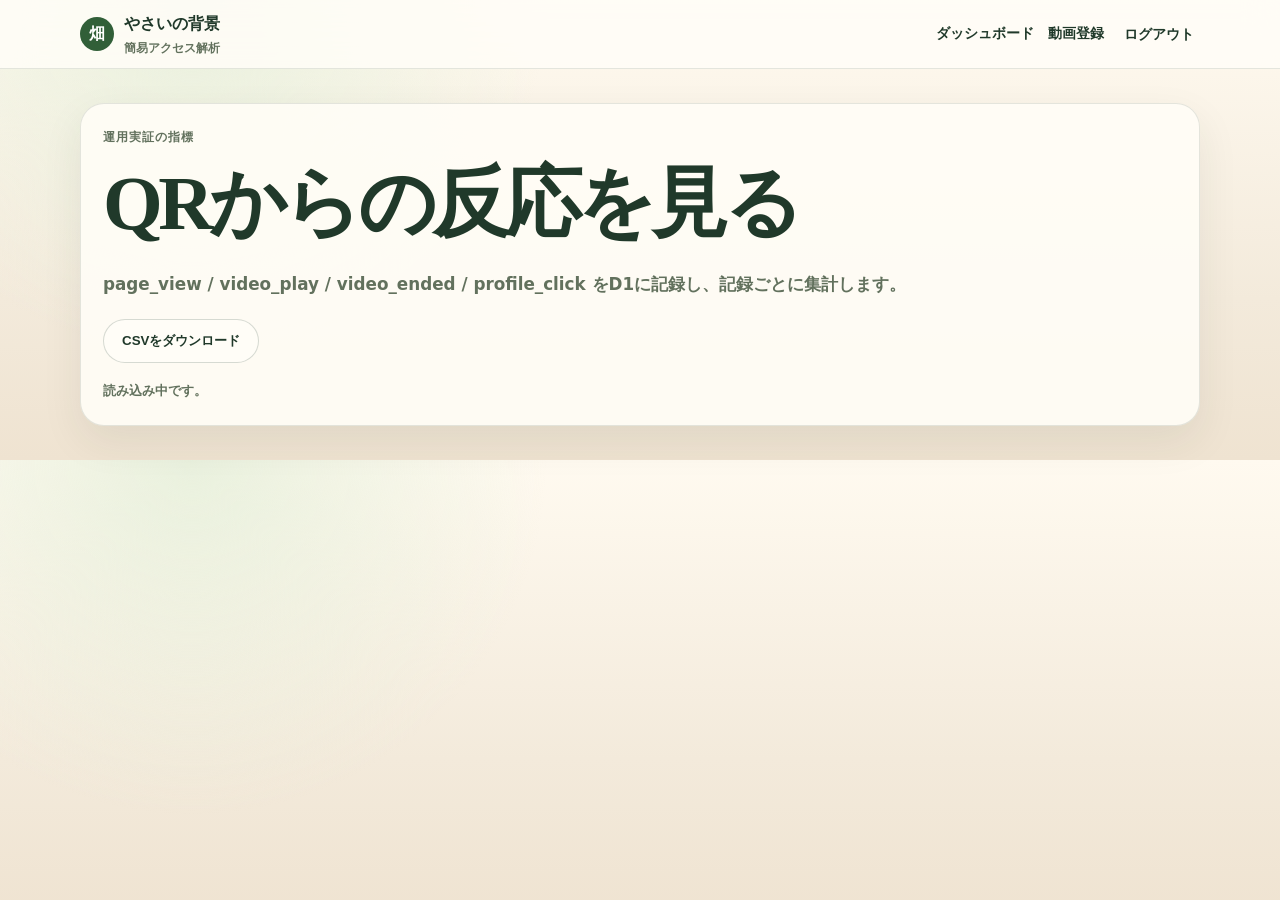
==== analytics.html @ 8755cf5c "Create Yasai no Haikei prototype app" ====
<!DOCTYPE html>
<html lang="ja">
<head>
  <meta charset="UTF-8" />
  <meta name="viewport" content="width=device-width, initial-scale=1.0" />
  <title>アクセス解析 | やさいの背景</title>
  <link rel="stylesheet" href="css/styles.css" />
</head>
<body data-require-auth>
  <header class="site-header">
    <div class="app-shell header-inner">
      <a class="brand" href="dashboard.html"><span class="brand-mark">畑</span><span>やさいの背景<small>簡易アクセス解析</small></span></a>
      <nav class="main-nav" aria-label="メインナビゲーション">
        <a href="dashboard.html">ダッシュボード</a>
        <a href="harvest-admin.html">動画登録</a>
        <button type="button" data-logout>ログアウト</button>
      </nav>
    </div>
  </header>
  <main class="app-shell">
    <section class="section card">
      <p class="eyebrow">運用実証の指標</p>
      <h1>QRからの反応を見る</h1>
      <p class="lead">page_view / video_play / video_ended / profile_click をD1に記録し、記録ごとに集計します。</p>
      <div class="actions">
        <button class="button" type="button" data-download-csv>CSVをダウンロード</button>
      </div>
      <div class="analytics-table-wrap" data-analytics-table>
        <p class="note">読み込み中です。</p>
      </div>
    </section>
  </main>
  <script src="js/auth.js"></script>
  <script src="js/main.js"></script>
</body>
</html>
---- css/styles.css ----
:root {
  --ink: #20392a;
  --leaf: #315f38;
  --leaf-soft: #e7f0dc;
  --earth: #8a5d32;
  --muted: #62715d;
  --paper: #fffdf7;
  --cream: #f6efe1;
  --line: rgba(32, 57, 42, .12);
  --shadow: 0 16px 42px rgba(32, 57, 42, .08);
}

* { box-sizing: border-box; }

body {
  margin: 0;
  color: var(--ink);
  background:
    radial-gradient(circle at 15% 0%, rgba(231, 240, 220, .9), transparent 30%),
    linear-gradient(180deg, #fffaf0, #f3eadb 65%, #efe3d1);
  font-family: system-ui, -apple-system, BlinkMacSystemFont, "Segoe UI", sans-serif;
  line-height: 1.75;
}

a { color: inherit; }

.app-shell {
  width: min(1120px, calc(100% - 32px));
  margin: 0 auto;
}

.site-header {
  position: sticky;
  top: 0;
  z-index: 5;
  backdrop-filter: blur(16px);
  background: rgba(255, 253, 247, .86);
  border-bottom: 1px solid var(--line);
}

.header-inner {
  min-height: 68px;
  display: flex;
  align-items: center;
  justify-content: space-between;
  gap: 20px;
}

.brand {
  display: inline-flex;
  align-items: center;
  gap: 10px;
  text-decoration: none;
  font-weight: 900;
}

.brand-mark {
  display: inline-grid;
  width: 34px;
  height: 34px;
  place-items: center;
  border-radius: 50%;
  background: var(--leaf);
  color: white;
}

.brand small {
  display: block;
  color: var(--muted);
  font-size: .72rem;
  font-weight: 800;
}

.main-nav {
  display: flex;
  flex-wrap: wrap;
  justify-content: flex-end;
  gap: 14px;
  font-size: .86rem;
  font-weight: 850;
}

.main-nav a,
.main-nav button {
  border: 0;
  background: transparent;
  color: var(--ink);
  cursor: pointer;
  font: inherit;
  text-decoration: none;
}

.section {
  margin: 34px 0;
}

.hero {
  display: grid;
  grid-template-columns: minmax(0, 1.1fr) minmax(300px, .9fr);
  gap: 22px;
  align-items: stretch;
  padding: 34px 0 18px;
}

.hero-card,
.card,
.form-card,
.consumer-card {
  border: 1px solid var(--line);
  border-radius: 24px;
  background: rgba(255, 253, 247, .9);
  box-shadow: var(--shadow);
}

.hero-card {
  padding: clamp(26px, 4vw, 48px);
}

.eyebrow {
  margin: 0 0 8px;
  color: var(--earth);
  font-size: .78rem;
  font-weight: 900;
  letter-spacing: .08em;
}

h1, h2, h3 {
  margin: 0;
  color: var(--ink);
  font-family: "Yu Mincho", "Hiragino Mincho ProN", serif;
  line-height: 1.25;
}

h1 { font-size: clamp(2.3rem, 6vw, 5rem); letter-spacing: -.06em; }
h2 { font-size: clamp(1.45rem, 3vw, 2.2rem); }
h3 { font-size: 1.2rem; }

.lead {
  margin: 18px 0 0;
  color: var(--muted);
  font-size: 1.05rem;
  font-weight: 760;
}

.hero-side {
  min-height: 320px;
  display: grid;
  align-content: end;
  padding: 24px;
  overflow: hidden;
  border-radius: 24px;
  background:
    radial-gradient(circle at 68% 22%, rgba(255,253,247,.82), transparent 16%),
    linear-gradient(140deg, rgba(49,95,56,.1), rgba(32,57,42,.58)),
    linear-gradient(180deg, #dce8cf 0 42%, #acc28e 42% 58%, #7e9a61 58% 100%);
}

.hero-side p {
  width: fit-content;
  margin: 0;
  padding: 10px 12px;
  border-radius: 12px;
  background: rgba(255,253,247,.9);
  color: var(--ink);
  font-weight: 900;
}

.grid-3 {
  display: grid;
  grid-template-columns: repeat(3, minmax(0, 1fr));
  gap: 16px;
}

.grid-2 {
  display: grid;
  grid-template-columns: repeat(2, minmax(0, 1fr));
  gap: 16px;
}

.card,
.form-card,
.consumer-card {
  padding: 22px;
}

.card p,
.form-card p,
.consumer-card p {
  color: var(--muted);
  font-weight: 720;
}

.button,
button.button {
  display: inline-flex;
  min-height: 44px;
  align-items: center;
  justify-content: center;
  gap: 8px;
  padding: 0 18px;
  border: 1px solid rgba(32,57,42,.18);
  border-radius: 999px;
  background: var(--paper);
  color: var(--ink);
  cursor: pointer;
  font-weight: 900;
  text-decoration: none;
}

.primary-button {
  border-color: var(--leaf);
  background: var(--leaf);
  color: white;
}

.button[disabled] {
  cursor: not-allowed;
  opacity: .55;
}

.actions {
  display: flex;
  flex-wrap: wrap;
  gap: 10px;
  margin-top: 20px;
}

.form-grid,
.harvest-admin-form {
  display: grid;
  gap: 16px;
}

.field {
  display: grid;
  gap: 7px;
}

label {
  color: var(--ink);
  font-size: .86rem;
  font-weight: 900;
}

input,
textarea,
select {
  width: 100%;
  border: 1px solid rgba(32,57,42,.16);
  border-radius: 14px;
  background: rgba(255,255,255,.72);
  padding: 12px 13px;
  color: var(--ink);
  font: inherit;
}

textarea { min-height: 120px; resize: vertical; }

.note,
.status,
.field-note,
.harvest-field-note {
  margin: 0;
  color: var(--muted);
  font-size: .84rem;
  font-weight: 730;
}

.status.is-error { color: #9b4c22; }
.status.is-success { color: var(--leaf); }

.dashboard-list,
.records-list,
.analytics-table-wrap {
  margin-top: 16px;
}

.records-list {
  display: grid;
  gap: 10px;
}

.record-row {
  display: grid;
  grid-template-columns: minmax(0, 1fr) auto;
  gap: 12px;
  align-items: center;
  padding: 14px;
  border: 1px solid var(--line);
  border-radius: 16px;
  background: rgba(255,253,247,.74);
}

.video-box {
  overflow: hidden;
  border-radius: 20px;
  background: #17241b;
}

.video-box video,
.preview-video,
.harvest-admin-preview-video {
  width: 100%;
  max-height: 70vh;
  display: block;
  background: #17241b;
}

.photo-grid,
.harvest-photo-preview-grid {
  display: grid;
  grid-template-columns: repeat(3, minmax(0, 1fr));
  gap: 10px;
}

.photo-grid img,
.harvest-photo-preview-grid img {
  width: 100%;
  aspect-ratio: 1;
  object-fit: cover;
  border-radius: 14px;
}

.harvest-composer-list {
  display: grid;
  gap: 10px;
  margin-top: 12px;
}

.composer-clip {
  display: grid;
  grid-template-columns: 86px minmax(0, 1fr) auto;
  gap: 12px;
  align-items: center;
  padding: 10px;
  border: 1px solid var(--line);
  border-radius: 16px;
  background: rgba(255,253,247,.74);
}

.composer-clip video {
  width: 86px;
  aspect-ratio: 9 / 16;
  object-fit: cover;
  border-radius: 12px;
  background: #17241b;
}

.composer-clip-actions {
  display: flex;
  flex-wrap: wrap;
  gap: 6px;
}

.composer-clip-actions button,
.small-button {
  min-height: 34px;
  padding: 0 10px;
  border-radius: 999px;
  border: 1px solid var(--line);
  background: var(--paper);
  color: var(--ink);
  font-weight: 850;
}

.harvest-composer-progress progress {
  width: 100%;
}

.harvest-composer-result-meta {
  display: grid;
  grid-template-columns: repeat(3, minmax(0, 1fr));
  gap: 8px;
}

.harvest-composer-result-meta div {
  padding: 10px;
  border-radius: 14px;
  background: var(--leaf-soft);
}

.harvest-composer-result-meta dt {
  color: var(--muted);
  font-size: .72rem;
  font-weight: 900;
}

.harvest-composer-result-meta dd {
  margin: 0;
  color: var(--ink);
  font-weight: 900;
}

.harvest-composer-dev pre {
  overflow-x: auto;
  padding: 12px;
  border-radius: 14px;
  background: #1f2d23;
  color: #edf6e8;
}

.qr-box {
  display: grid;
  gap: 12px;
  justify-items: start;
  margin-top: 16px;
}

.qr-box canvas {
  max-width: 260px;
  width: 100%;
  height: auto;
  padding: 12px;
  border-radius: 18px;
  background: white;
}

table {
  width: 100%;
  border-collapse: collapse;
  overflow: hidden;
  border-radius: 16px;
  background: rgba(255,253,247,.86);
}

th,
td {
  padding: 10px;
  border-bottom: 1px solid var(--line);
  text-align: left;
  font-size: .86rem;
}

.site-footer {
  margin: 48px 0 24px;
  color: var(--muted);
  font-size: .8rem;
  text-align: center;
}

@media (max-width: 760px) {
  .app-shell { width: min(100% - 24px, 640px); }
  .header-inner { align-items: flex-start; flex-direction: column; padding: 12px 0; }
  .main-nav { justify-content: flex-start; gap: 10px; }
  .hero,
  .grid-2,
  .grid-3 { grid-template-columns: 1fr; }
  .hero-side { min-height: 180px; }
  .record-row,
  .composer-clip { grid-template-columns: 1fr; }
  .composer-clip video { width: 100%; max-height: 220px; aspect-ratio: 16 / 9; }
  .photo-grid,
  .harvest-photo-preview-grid,
  .harvest-composer-result-meta { grid-template-columns: 1fr; }
  table { display: block; overflow-x: auto; }
}
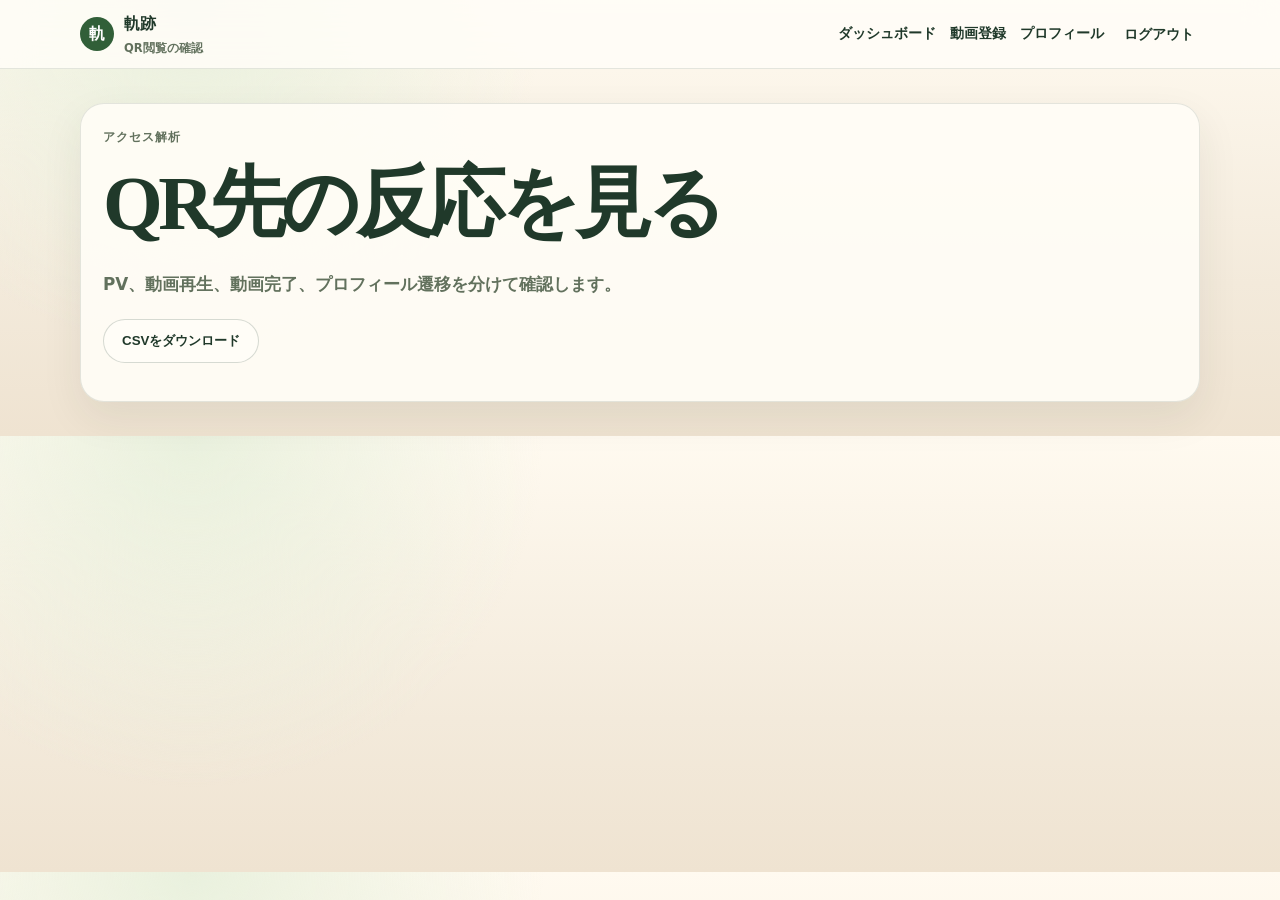
==== commit c5677683: "Generalize app as Kiseki" ====
--- a/analytics.html
+++ b/analytics.html
@@ -3,35 +3,31 @@
 <head>
   <meta charset="UTF-8" />
   <meta name="viewport" content="width=device-width, initial-scale=1.0" />
-  <title>アクセス解析 | やさいの背景</title>
+  <title>アクセス解析 | 軌跡</title>
   <link rel="stylesheet" href="css/styles.css" />
 </head>
 <body data-require-auth>
   <header class="site-header">
     <div class="app-shell header-inner">
-      <a class="brand" href="dashboard.html"><span class="brand-mark">畑</span><span>やさいの背景<small>簡易アクセス解析</small></span></a>
+      <a class="brand" href="dashboard.html"><span class="brand-mark">軌</span><span>軌跡<small>QR閲覧の確認</small></span></a>
       <nav class="main-nav" aria-label="メインナビゲーション">
         <a href="dashboard.html">ダッシュボード</a>
         <a href="harvest-admin.html">動画登録</a>
+        <a href="profile.html">プロフィール</a>
         <button type="button" data-logout>ログアウト</button>
       </nav>
     </div>
   </header>
   <main class="app-shell">
-    <section class="section card">
-      <p class="eyebrow">運用実証の指標</p>
-      <h1>QRからの反応を見る</h1>
-      <p class="lead">page_view / video_play / video_ended / profile_click をD1に記録し、記録ごとに集計します。</p>
-      <div class="actions">
-        <button class="button" type="button" data-download-csv>CSVをダウンロード</button>
-      </div>
-      <div class="analytics-table-wrap" data-analytics-table>
-        <p class="note">読み込み中です。</p>
-      </div>
+    <section class="section form-card">
+      <p class="eyebrow">アクセス解析</p>
+      <h1>QR先の反応を見る</h1>
+      <p class="lead">PV、動画再生、動画完了、プロフィール遷移を分けて確認します。</p>
+      <div class="actions"><button class="button" type="button" data-download-csv>CSVをダウンロード</button></div>
+      <div class="analytics-table-wrap" data-analytics-table></div>
     </section>
   </main>
   <script src="js/auth.js"></script>
   <script src="js/main.js"></script>
 </body>
-</html>
-
+</html>
--- a/css/styles.css
+++ b/css/styles.css
@@ -454,3 +454,79 @@
   .harvest-composer-result-meta { grid-template-columns: 1fr; }
   table { display: block; overflow-x: auto; }
 }
+
+.profile-cover {
+  width: 100%;
+  max-height: 320px;
+  object-fit: cover;
+  border-radius: 20px;
+  margin-bottom: 18px;
+}
+
+.public-gallery { margin-top: 24px; }
+.public-photo-link { padding: 0; border: 0; background: transparent; cursor: zoom-in; }
+.public-photo-link img { display: block; }
+
+.lightbox {
+  position: fixed;
+  inset: 0;
+  z-index: 30;
+  display: none;
+  align-items: center;
+  justify-content: center;
+  padding: 20px;
+  background: rgba(18, 30, 22, .82);
+}
+.lightbox.is-open { display: flex; }
+.lightbox img {
+  max-width: min(960px, 96vw);
+  max-height: 86vh;
+  border-radius: 18px;
+  box-shadow: 0 20px 60px rgba(0, 0, 0, .35);
+}
+.lightbox button {
+  position: absolute;
+  top: 16px;
+  right: 16px;
+  width: 44px;
+  height: 44px;
+  border: 1px solid rgba(255,255,255,.28);
+  border-radius: 999px;
+  background: rgba(255,255,255,.9);
+  color: var(--ink);
+  font-size: 1.4rem;
+  cursor: pointer;
+}
+
+.harvest-composer-item {
+  display: grid;
+  grid-template-columns: 86px minmax(0, 1fr);
+  gap: 12px;
+  align-items: center;
+  padding: 10px;
+  border: 1px solid var(--line);
+  border-radius: 16px;
+  background: rgba(255,253,247,.74);
+}
+.harvest-composer-item video {
+  width: 86px;
+  aspect-ratio: 9 / 16;
+  object-fit: cover;
+  border-radius: 12px;
+  background: #17241b;
+}
+.harvest-composer-item-actions { display: flex; flex-wrap: wrap; gap: 6px; margin-top: 8px; }
+.harvest-composer-item-actions button {
+  min-height: 34px;
+  padding: 0 10px;
+  border-radius: 999px;
+  border: 1px solid var(--line);
+  background: var(--paper);
+  color: var(--ink);
+  font-weight: 850;
+}
+
+@media (max-width: 760px) {
+  .harvest-composer-item { grid-template-columns: 1fr; }
+  .harvest-composer-item video { width: 100%; max-height: 220px; aspect-ratio: 16 / 9; }
+}
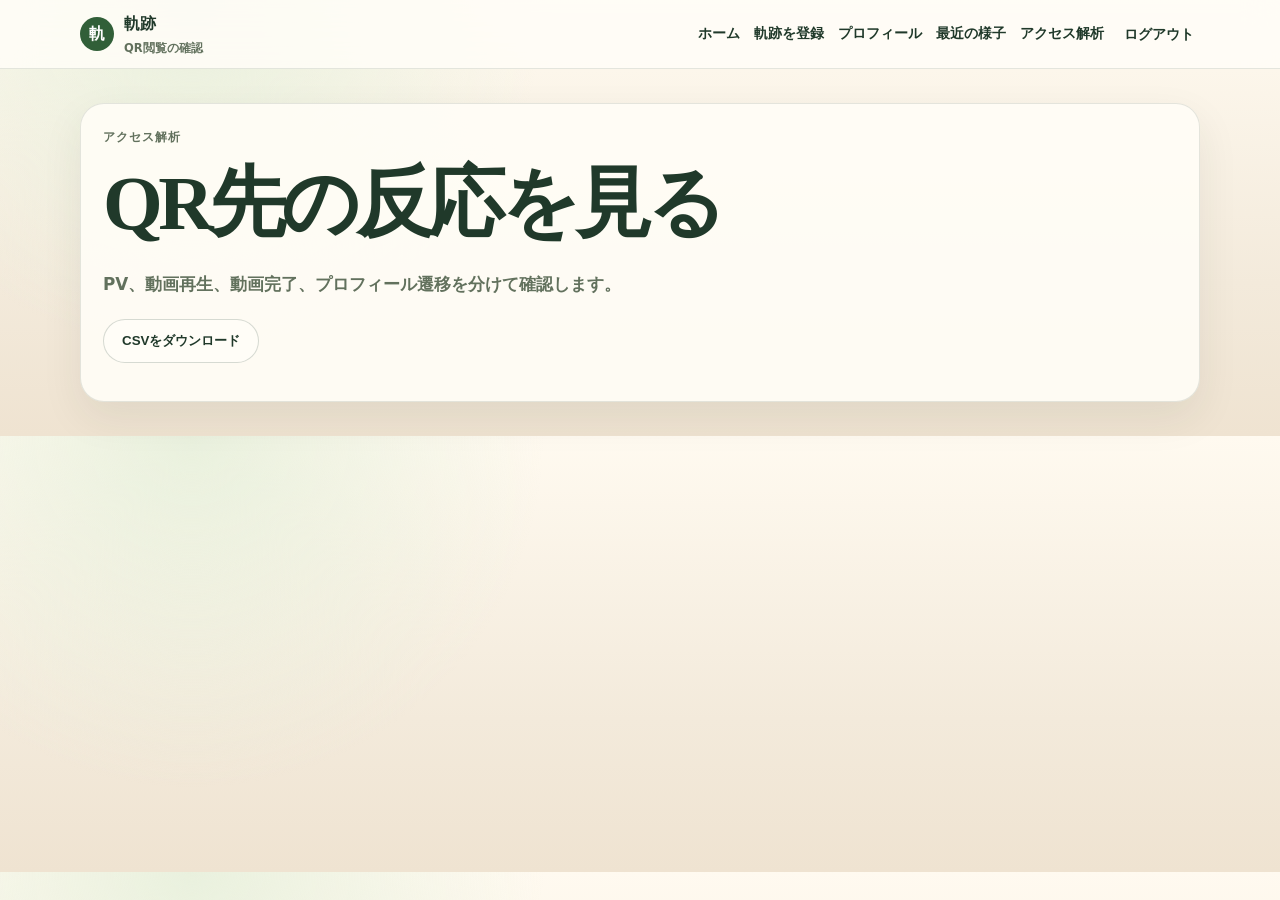
==== commit 7be51118: "Update navigation and landing page copy" ====
--- a/analytics.html
+++ b/analytics.html
@@ -11,9 +11,11 @@
     <div class="app-shell header-inner">
       <a class="brand" href="dashboard.html"><span class="brand-mark">軌</span><span>軌跡<small>QR閲覧の確認</small></span></a>
       <nav class="main-nav" aria-label="メインナビゲーション">
-        <a href="dashboard.html">ダッシュボード</a>
-        <a href="harvest-admin.html">動画登録</a>
+        <a href="dashboard.html">ホーム</a>
+        <a href="harvest-admin.html">軌跡を登録</a>
         <a href="profile.html">プロフィール</a>
+        <a href="records.html" data-records-link>最近の様子</a>
+        <a href="analytics.html">アクセス解析</a>
         <button type="button" data-logout>ログアウト</button>
       </nav>
     </div>
--- a/css/styles.css
+++ b/css/styles.css
@@ -452,6 +452,15 @@
   .photo-grid,
   .harvest-photo-preview-grid,
   .harvest-composer-result-meta { grid-template-columns: 1fr; }
+  .public-profile-shell { gap: 13px; }
+  .public-profile-hero-image,
+  .public-profile-hero-image img { min-height: 230px; }
+  .public-profile-hero-copy,
+  .public-profile-card { padding: 19px; }
+  .public-profile-video-link { grid-template-columns: 78px minmax(0, 1fr); }
+  .public-profile-video-link b { display: none; }
+  .public-profile-video-thumb { width: 78px; height: 64px; }
+  .public-profile-info-card dl div { grid-template-columns: 1fr; gap: 4px; }
   table { display: block; overflow-x: auto; }
 }
 
@@ -461,6 +470,220 @@
   object-fit: cover;
   border-radius: 20px;
   margin-bottom: 18px;
+}
+
+.profile-public-page .app-shell {
+  width: min(100% - 28px, 760px);
+}
+
+.profile-public-page main.app-shell {
+  padding-bottom: 34px;
+}
+
+.profile-public-page .consumer-card {
+  border: 0;
+  background: transparent;
+  box-shadow: none;
+  padding: 0;
+}
+
+.public-profile-shell {
+  display: grid;
+  gap: 16px;
+  width: min(100%, 720px);
+  margin: 0 auto;
+}
+
+.public-profile-hero-card,
+.public-profile-card {
+  overflow: hidden;
+  border: 1px solid rgba(32,57,42,.1);
+  border-radius: 24px;
+  background: rgba(255,253,247,.9);
+  box-shadow: 0 12px 30px rgba(32,57,42,.07);
+}
+
+.public-profile-hero-image {
+  min-height: 250px;
+  background: #d9dfcc;
+}
+
+.public-profile-hero-image img {
+  width: 100%;
+  height: 100%;
+  min-height: 250px;
+  object-fit: cover;
+  display: block;
+}
+
+.public-profile-hero-copy,
+.public-profile-card {
+  padding: 22px;
+}
+
+.public-profile-hero-copy h1 {
+  margin: 6px 0 8px;
+  color: var(--ink);
+  font-family: "Yu Mincho", "Hiragino Mincho ProN", serif;
+  font-size: clamp(2rem, 8vw, 3rem);
+  line-height: 1.12;
+  letter-spacing: -.04em;
+}
+
+.public-profile-hero-copy p,
+.public-profile-card p {
+  margin: 0;
+  color: var(--muted);
+  font-size: .92rem;
+  line-height: 1.9;
+  font-weight: 700;
+}
+
+.public-profile-area {
+  color: var(--earth) !important;
+  font-size: .88rem !important;
+  font-weight: 900 !important;
+  margin-bottom: 12px !important;
+}
+
+.public-profile-card h2 {
+  margin: 4px 0 12px;
+  color: var(--ink);
+  font-family: "Yu Mincho", "Hiragino Mincho ProN", serif;
+  font-size: 1.45rem;
+  line-height: 1.35;
+}
+
+.public-profile-video-link {
+  display: grid;
+  grid-template-columns: 92px minmax(0, 1fr) auto;
+  gap: 13px;
+  align-items: center;
+  padding: 10px;
+  border: 1px solid rgba(32,57,42,.12);
+  border-radius: 18px;
+  background: rgba(255,255,255,.66);
+  text-decoration: none;
+}
+
+.public-profile-video-thumb {
+  position: relative;
+  overflow: hidden;
+  display: grid;
+  width: 92px;
+  height: 72px;
+  place-items: center;
+  border-radius: 14px;
+  background: linear-gradient(135deg, rgba(49,95,56,.18), rgba(138,93,50,.16));
+  color: var(--leaf);
+  font-weight: 900;
+}
+
+.public-profile-video-thumb img,
+.public-profile-video-thumb video {
+  width: 100%;
+  height: 100%;
+  object-fit: cover;
+  display: block;
+}
+
+.public-profile-video-placeholder {
+  display: grid;
+  width: 34px;
+  height: 34px;
+  place-items: center;
+  border-radius: 50%;
+  background: rgba(255,253,247,.9);
+}
+
+.public-profile-video-link small {
+  display: block;
+  color: var(--earth);
+  font-size: .72rem;
+  font-weight: 900;
+}
+
+.public-profile-video-link strong {
+  display: block;
+  color: var(--ink);
+  font-size: 1rem;
+  line-height: 1.45;
+}
+
+.public-profile-video-link em {
+  display: block;
+  margin-top: 3px;
+  color: var(--muted);
+  font-size: .8rem;
+  font-style: normal;
+  font-weight: 700;
+  line-height: 1.55;
+}
+
+.public-profile-trace-card {
+  background:
+    radial-gradient(circle at 94% 10%, rgba(231,240,220,.72), transparent 26%),
+    rgba(255,253,247,.9);
+}
+
+.public-profile-story-card > p:not(.eyebrow) {
+  white-space: pre-line;
+}
+
+.public-profile-info-card dl {
+  display: grid;
+  gap: 0;
+  margin: 12px 0 0;
+  border-top: 1px solid rgba(32,57,42,.1);
+}
+
+.public-profile-info-card dl div {
+  display: grid;
+  grid-template-columns: 82px minmax(0, 1fr);
+  gap: 12px;
+  padding: 11px 0;
+  border-bottom: 1px solid rgba(32,57,42,.08);
+}
+
+.public-profile-info-card dt {
+  color: var(--muted);
+  font-size: .75rem;
+  font-weight: 900;
+}
+
+.public-profile-info-card dd {
+  margin: 0;
+  color: var(--ink);
+  font-size: .86rem;
+  font-weight: 800;
+  line-height: 1.7;
+  overflow-wrap: anywhere;
+}
+
+.public-profile-info-card dd a {
+  border-bottom: 1px solid rgba(32,57,42,.22);
+}
+
+.public-profile-link-list {
+  display: grid;
+  gap: 9px;
+  margin-top: 16px;
+}
+
+.public-profile-link-chip {
+  display: flex;
+  min-height: 46px;
+  align-items: center;
+  justify-content: space-between;
+  gap: 10px;
+  padding: 0 14px;
+  border: 1px solid rgba(32,57,42,.12);
+  border-radius: 14px;
+  background: rgba(255,255,255,.68);
+  color: var(--ink);
+  font-size: .86rem;
+  font-weight: 900;
+  text-decoration: none;
 }
 
 .public-gallery { margin-top: 24px; }
@@ -529,4 +752,41 @@
 @media (max-width: 760px) {
   .harvest-composer-item { grid-template-columns: 1fr; }
   .harvest-composer-item video { width: 100%; max-height: 220px; aspect-ratio: 16 / 9; }
-}+}
+
+.profile-link-editor {
+  display: grid;
+  gap: 9px;
+}
+
+.profile-link-row {
+  display: grid;
+  grid-template-columns: 2.2rem minmax(0, .9fr) minmax(0, 1.3fr);
+  gap: 8px;
+  align-items: center;
+}
+
+.profile-link-row span {
+  display: grid;
+  place-items: center;
+  width: 2rem;
+  height: 2rem;
+  border-radius: 999px;
+  background: #f1eadb;
+  color: var(--earth);
+  font-size: .78rem;
+  font-weight: 700;
+}
+
+.public-profile-description {
+  white-space: pre-line;
+}
+
+@media (max-width: 560px) {
+  .profile-link-row {
+    grid-template-columns: 2rem 1fr;
+  }
+  .profile-link-row input[name="linkUrl"] {
+    grid-column: 2;
+  }
+}
